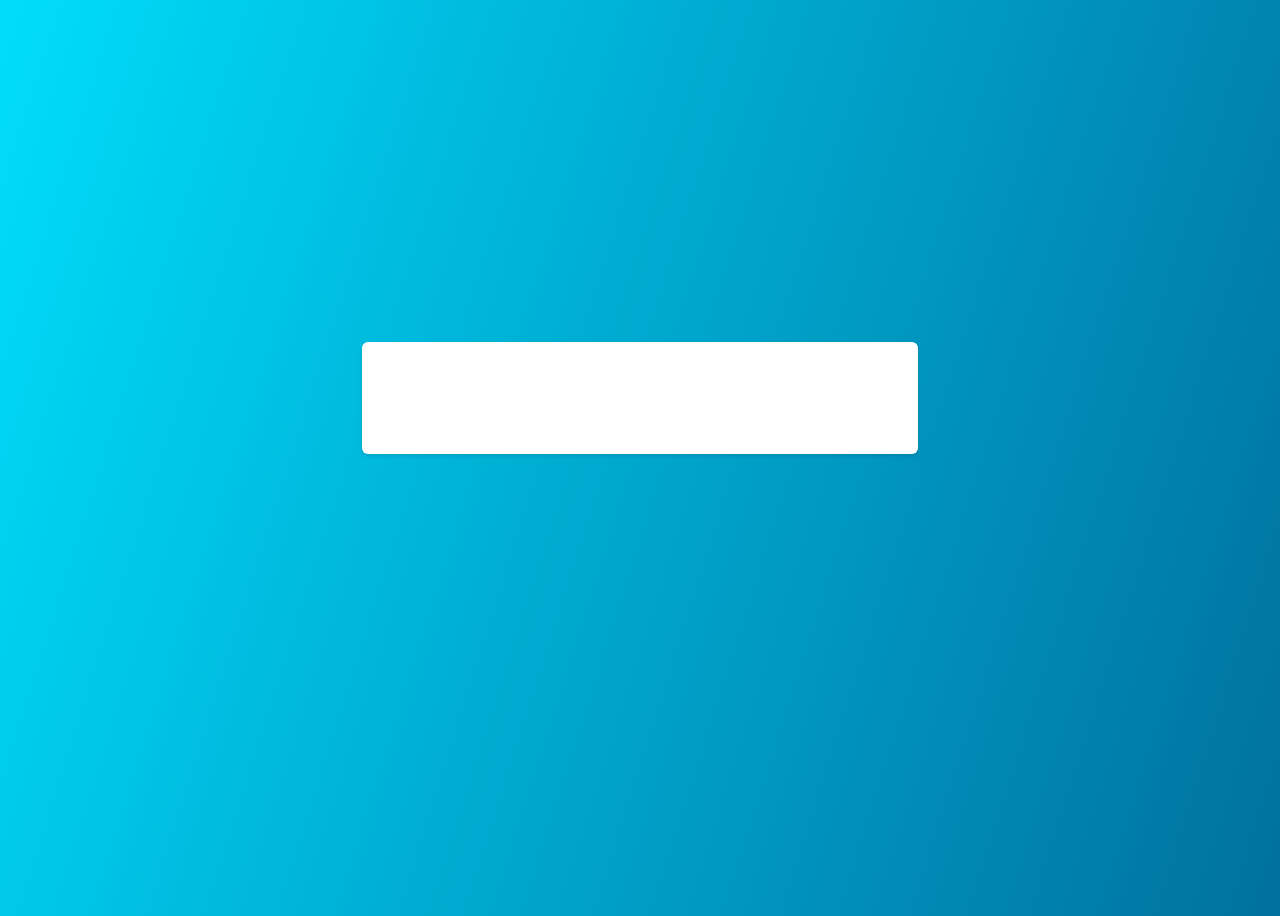
==== index.html @ 789346c5 "Iniciando HTML e CSS" ====
<!DOCTYPE html>
<html lang="pt-br">
<head>
    <meta charset="UTF-8">
    <meta http-equiv="X-UA-Compatible" content="IE=edge">
    <meta name="viewport" content="width=device-width, initial-scale=1.0">
    <title>Jogo da Adivinhação</title>
    <link rel="stylesheet" href="style.css">
</head>
<body>
    <main>
        
    </main>
</body>
</html>
---- style.css ----
:root {
    font-size: 62.5%;
    margin: 0;
    padding: 0;
    box-sizing: border-box;
}

body { 
    background: linear-gradient(107.56deg, #00DDFB 0%, #00709F 100%);
    font-size: 1.6rem;

    display: grid;
    place-items: center;
    height: 100vh;
}

main {
    background: #FFFFFF;
    box-shadow: 0 .2rem .4rem rgba(0, 0, 0, 0.1);
    border-radius: .6rem;
    padding: 4.8rem 6.4rem 6.4rem;
    width: min(42.8rem, 90%);
   
    margin-top: -12rem;
}
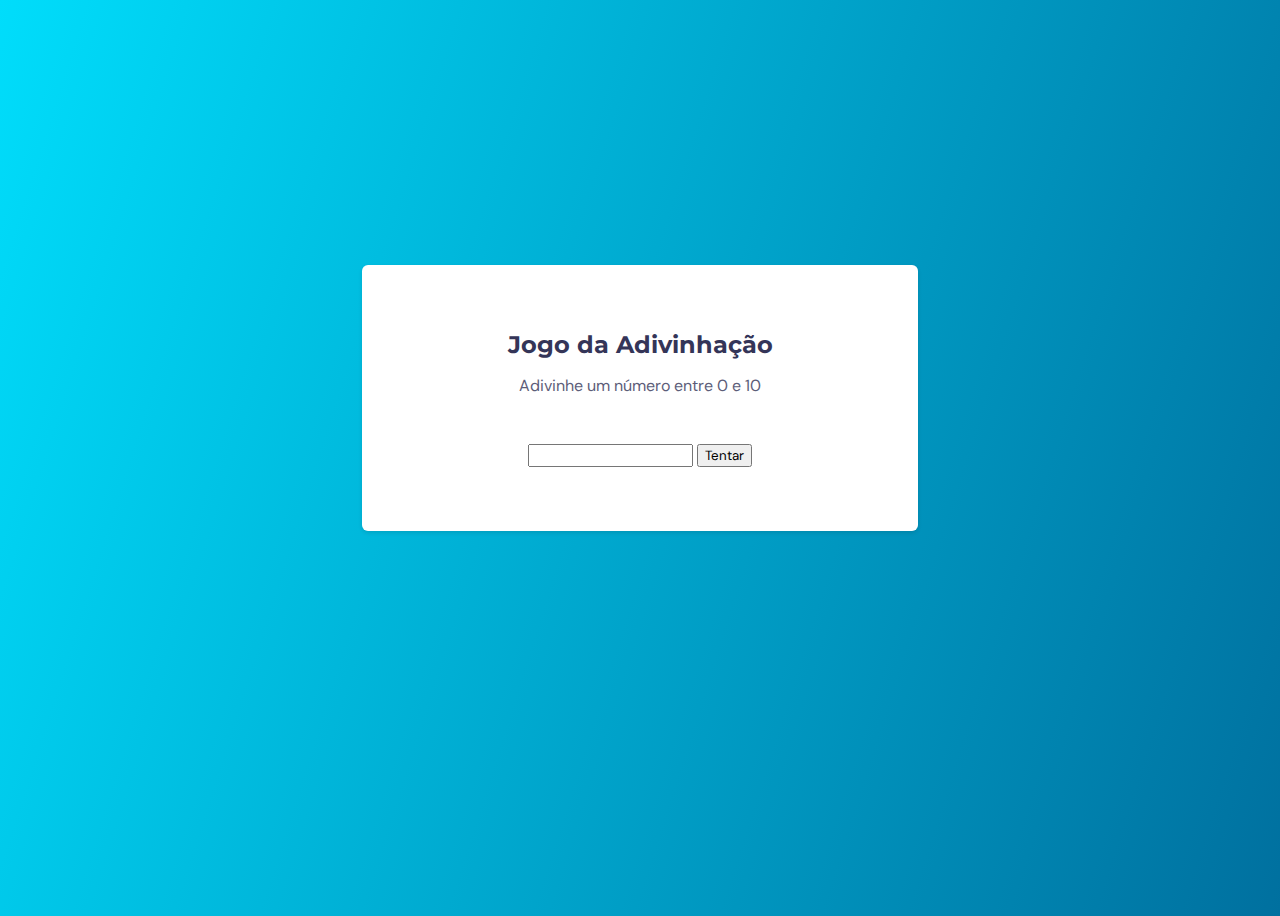
==== commit e57f591e: "adicionado estilos de fontes" ====
--- a/index.html
+++ b/index.html
@@ -1,15 +1,26 @@
 <!DOCTYPE html>
 <html lang="pt-br">
 <head>
+    <link rel="preconnect" href="https://fonts.googleapis.com">
+    <link rel="preconnect" href="https://fonts.gstatic.com" crossorigin>
     <meta charset="UTF-8">
     <meta http-equiv="X-UA-Compatible" content="IE=edge">
     <meta name="viewport" content="width=device-width, initial-scale=1.0">
     <title>Jogo da Adivinhação</title>
     <link rel="stylesheet" href="style.css">
+
+    <link href="https://fonts.googleapis.com/css2?family=DM+Sans:wght@400;700&family=Montserrat:wght@600&display=swap" rel="stylesheet">
+
 </head>
 <body>
     <main>
-        
+        <h1>Jogo da Adivinhação</h1>
+        <p>Adivinhe um número entre 0 e 10</p>
+
+        <form >
+            <input type="text">
+            <button>Tentar</button>
+        </form>
     </main>
 </body>
 </html>--- a/style.css
+++ b/style.css
@@ -14,6 +14,10 @@
     height: 100vh;
 }
 
+body, button, input {
+    font-family: "DM Sans", sans-serif;
+}
+
 main {
     background: #FFFFFF;
     box-shadow: 0 .2rem .4rem rgba(0, 0, 0, 0.1);
@@ -22,5 +26,25 @@
     width: min(42.8rem, 90%);
    
     margin-top: -12rem;
+
+    text-align: center;
 }
 
+h1 {
+    font-family: "Montserrat", sans-serif;
+    font-size: 2.4rem;
+    margin-bottom: 1.6rem;
+
+}
+
+h1, p {
+    color: #343558;
+}
+
+p {
+    opacity: .8;
+}
+
+form {
+    margin-top: 4.8rem;
+}
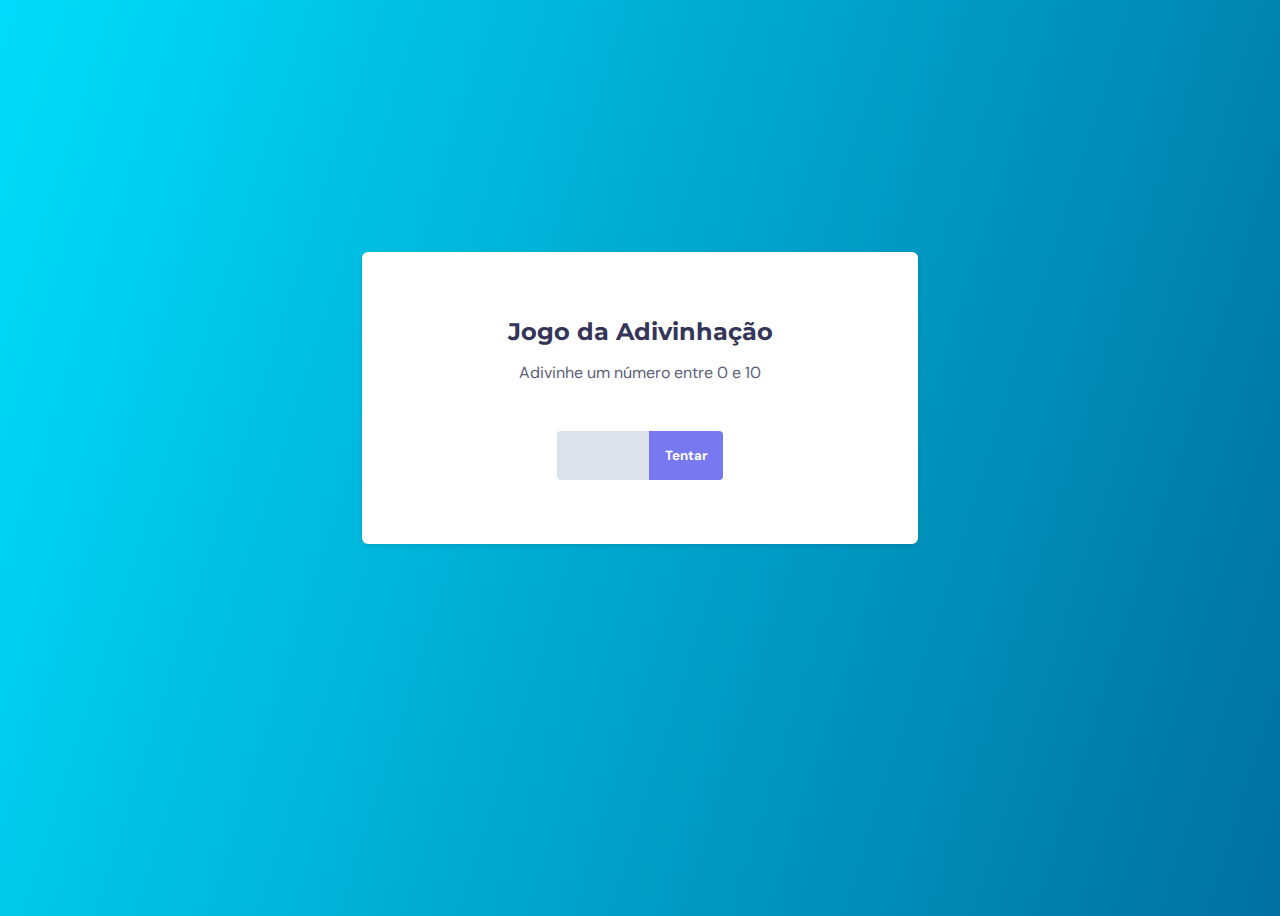
==== commit 13cc619d: "ajustado input e button" ====
--- a/index.html
+++ b/index.html
@@ -3,6 +3,7 @@
 <head>
     <link rel="preconnect" href="https://fonts.googleapis.com">
     <link rel="preconnect" href="https://fonts.gstatic.com" crossorigin>
+    
     <meta charset="UTF-8">
     <meta http-equiv="X-UA-Compatible" content="IE=edge">
     <meta name="viewport" content="width=device-width, initial-scale=1.0">
@@ -18,7 +19,7 @@
         <p>Adivinhe um número entre 0 e 10</p>
 
         <form >
-            <input type="text">
+            <input type="number">
             <button>Tentar</button>
         </form>
     </main>
--- a/style.css
+++ b/style.css
@@ -34,7 +34,6 @@
     font-family: "Montserrat", sans-serif;
     font-size: 2.4rem;
     margin-bottom: 1.6rem;
-
 }
 
 h1, p {
@@ -47,4 +46,24 @@
 
 form {
     margin-top: 4.8rem;
+    display: flex;
+    justify-content: center;
 }
+
+input, button {
+    border: none;
+    padding: 1.6rem;
+}
+
+input {
+    background-color: #DCE2E9;
+    width: 6rem;
+    border-radius: .4rem 0 0 .4rem;
+}
+
+button {
+    background-color: #7879F1;
+    color: white;
+    font-weight: bold;
+    border-radius: 0 .4rem .4rem 0;
+}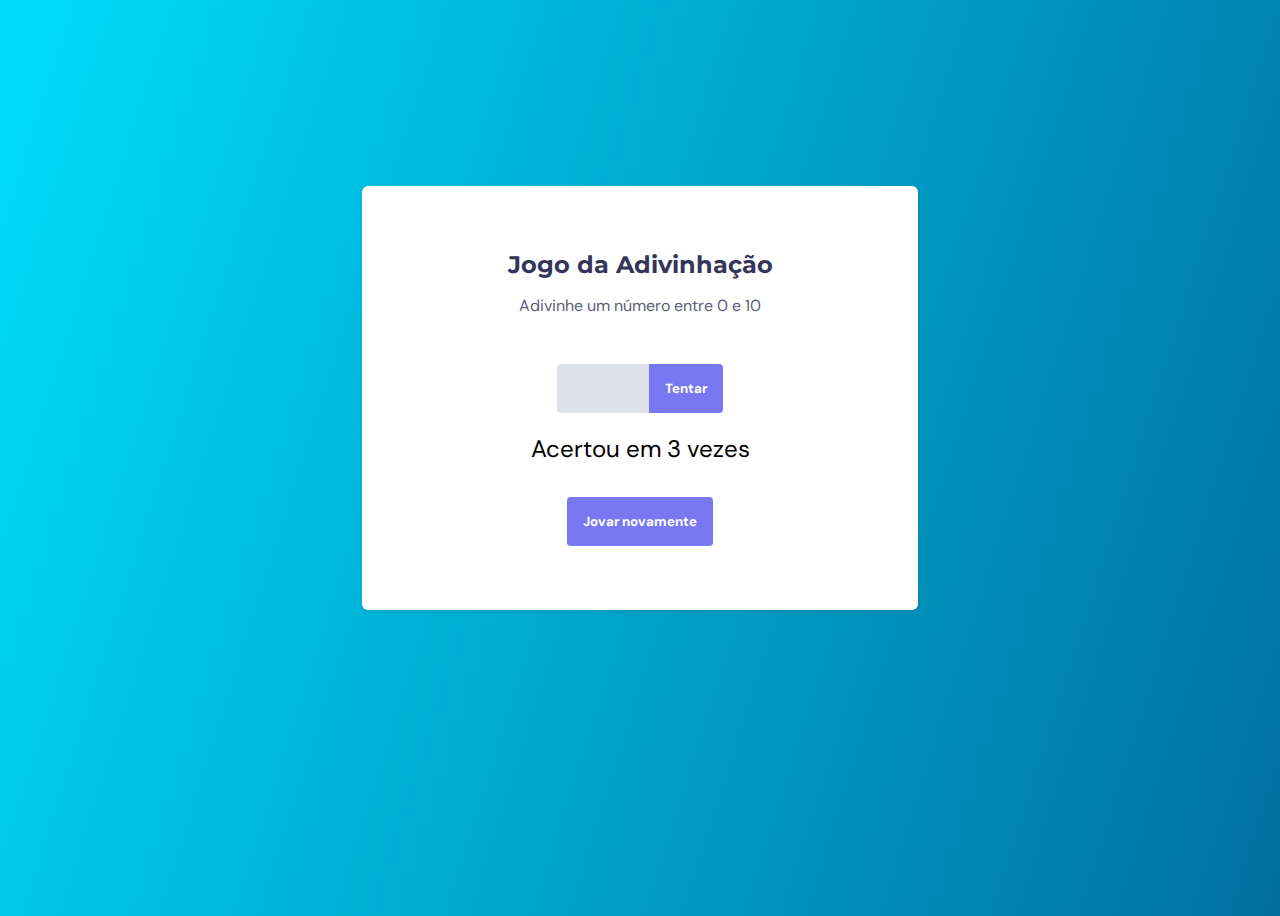
==== commit 30314098: "Finalizado ajuste de telas" ====
--- a/index.html
+++ b/index.html
@@ -3,7 +3,7 @@
 <head>
     <link rel="preconnect" href="https://fonts.googleapis.com">
     <link rel="preconnect" href="https://fonts.gstatic.com" crossorigin>
-    
+
     <meta charset="UTF-8">
     <meta http-equiv="X-UA-Compatible" content="IE=edge">
     <meta name="viewport" content="width=device-width, initial-scale=1.0">
@@ -15,13 +15,21 @@
 </head>
 <body>
     <main>
-        <h1>Jogo da Adivinhação</h1>
-        <p>Adivinhe um número entre 0 e 10</p>
+        <div class="screen1">
+            <h1>Jogo da Adivinhação</h1>
+            <p>Adivinhe um número entre 0 e 10</p>
+            <form >
+                <input type="number">
+                <button>Tentar</button>
+            </form>
+        </div>
 
-        <form >
-            <input type="number">
-            <button>Tentar</button>
-        </form>
+        <div class="screen2">
+            <h2>Acertou em 3 vezes</h2>
+            <button>Jovar novamente</button>
+        </div>
     </main>
+
+    <script src="./main.js"></script>
 </body>
 </html>--- a/style.css
+++ b/style.css
@@ -18,6 +18,24 @@
     font-family: "DM Sans", sans-serif;
 }
 
+.hide {
+    display: none;
+}
+
+button {
+    background-color: #7879F1;
+    color: white;
+    font-weight: bold;
+    border-radius: 0 .4rem .4rem 0;
+    cursor: pointer;
+
+    transition: background .3s;
+}
+
+button:hover {
+    background-color: #434387;
+}
+
 main {
     background: #FFFFFF;
     box-shadow: 0 .2rem .4rem rgba(0, 0, 0, 0.1);
@@ -30,6 +48,7 @@
     text-align: center;
 }
 
+/* screen 1 */
 h1 {
     font-family: "Montserrat", sans-serif;
     font-size: 2.4rem;
@@ -61,9 +80,15 @@
     border-radius: .4rem 0 0 .4rem;
 }
 
-button {
-    background-color: #7879F1;
-    color: white;
-    font-weight: bold;
-    border-radius: 0 .4rem .4rem 0;
+/*screen 2 */
+
+h2 {
+    font-size: 2.4rem;
+    font-weight: normal;
+
+    margin-bottom: 3.3rem;
+}
+
+.screen2 button {
+    border-radius: .4rem;
 }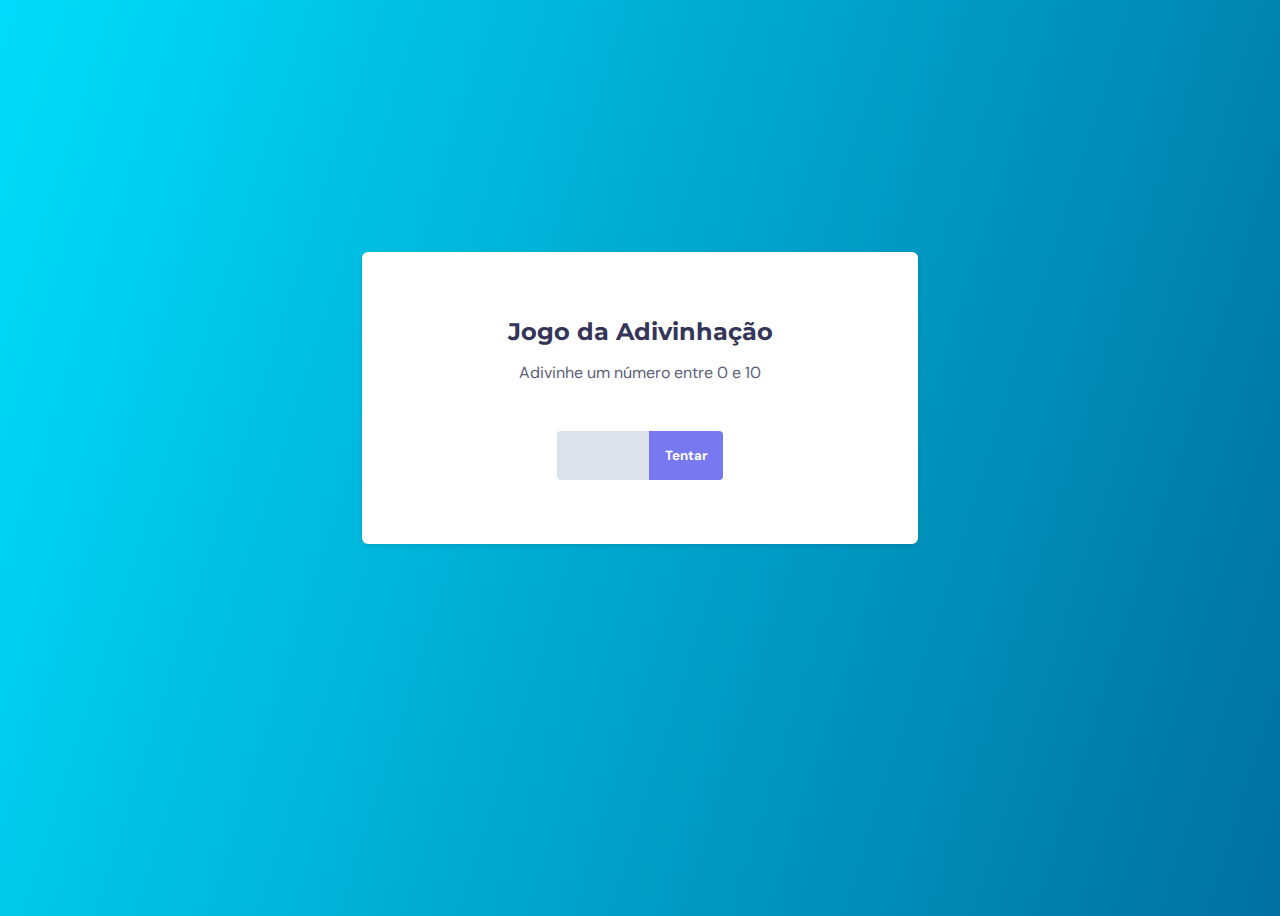
==== commit 78d206f7: "adicionado funcionalidades" ====
--- a/index.html
+++ b/index.html
@@ -15,18 +15,18 @@
 </head>
 <body>
     <main>
-        <div class="screen1">
+        <div class="screen1 ">
             <h1>Jogo da Adivinhação</h1>
             <p>Adivinhe um número entre 0 e 10</p>
             <form >
-                <input type="number">
-                <button>Tentar</button>
+                <input id="inputNumber" type="number" />
+                <button id="btnTry">Tentar</button>
             </form>
         </div>
 
-        <div class="screen2">
+        <div class="screen2 hide">
             <h2>Acertou em 3 vezes</h2>
-            <button>Jovar novamente</button>
+            <button id="btnReset">Jovar novamente</button>
         </div>
     </main>
 
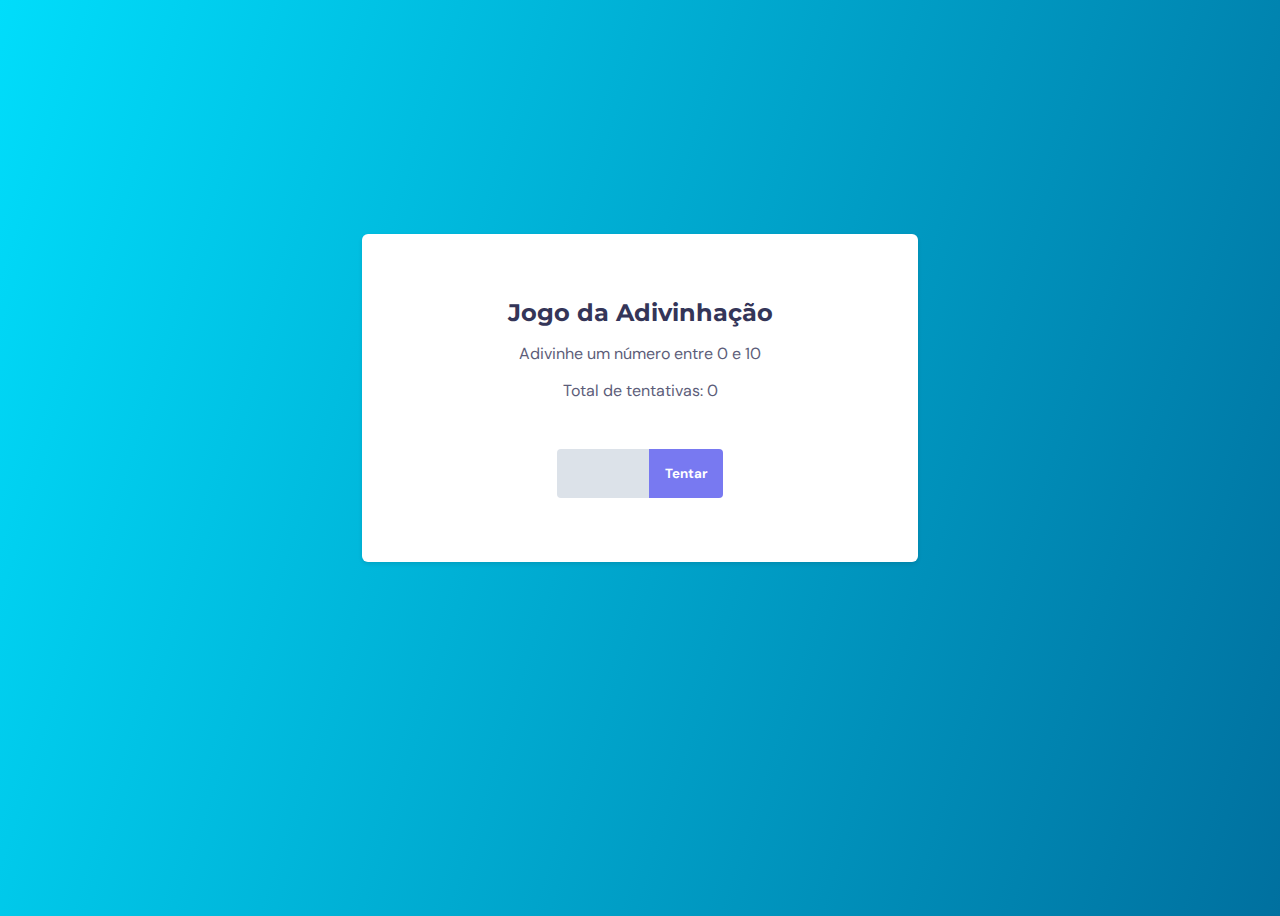
==== commit d6bc63c7: "Finalizado primeiro projeto, e começado o biscoito da sorte" ====
--- a/index.html
+++ b/index.html
@@ -11,13 +11,14 @@
     <link rel="stylesheet" href="style.css">
 
     <link href="https://fonts.googleapis.com/css2?family=DM+Sans:wght@400;700&family=Montserrat:wght@600&display=swap" rel="stylesheet">
-
+ 
 </head>
 <body>
     <main>
         <div class="screen1 ">
             <h1>Jogo da Adivinhação</h1>
             <p>Adivinhe um número entre 0 e 10</p>
+            <p id="total">Total de tentativas: 0</p>
             <form >
                 <input id="inputNumber" type="number" />
                 <button id="btnTry">Tentar</button>
--- a/style.css
+++ b/style.css
@@ -81,7 +81,6 @@
 }
 
 /*screen 2 */
-
 h2 {
     font-size: 2.4rem;
     font-weight: normal;
